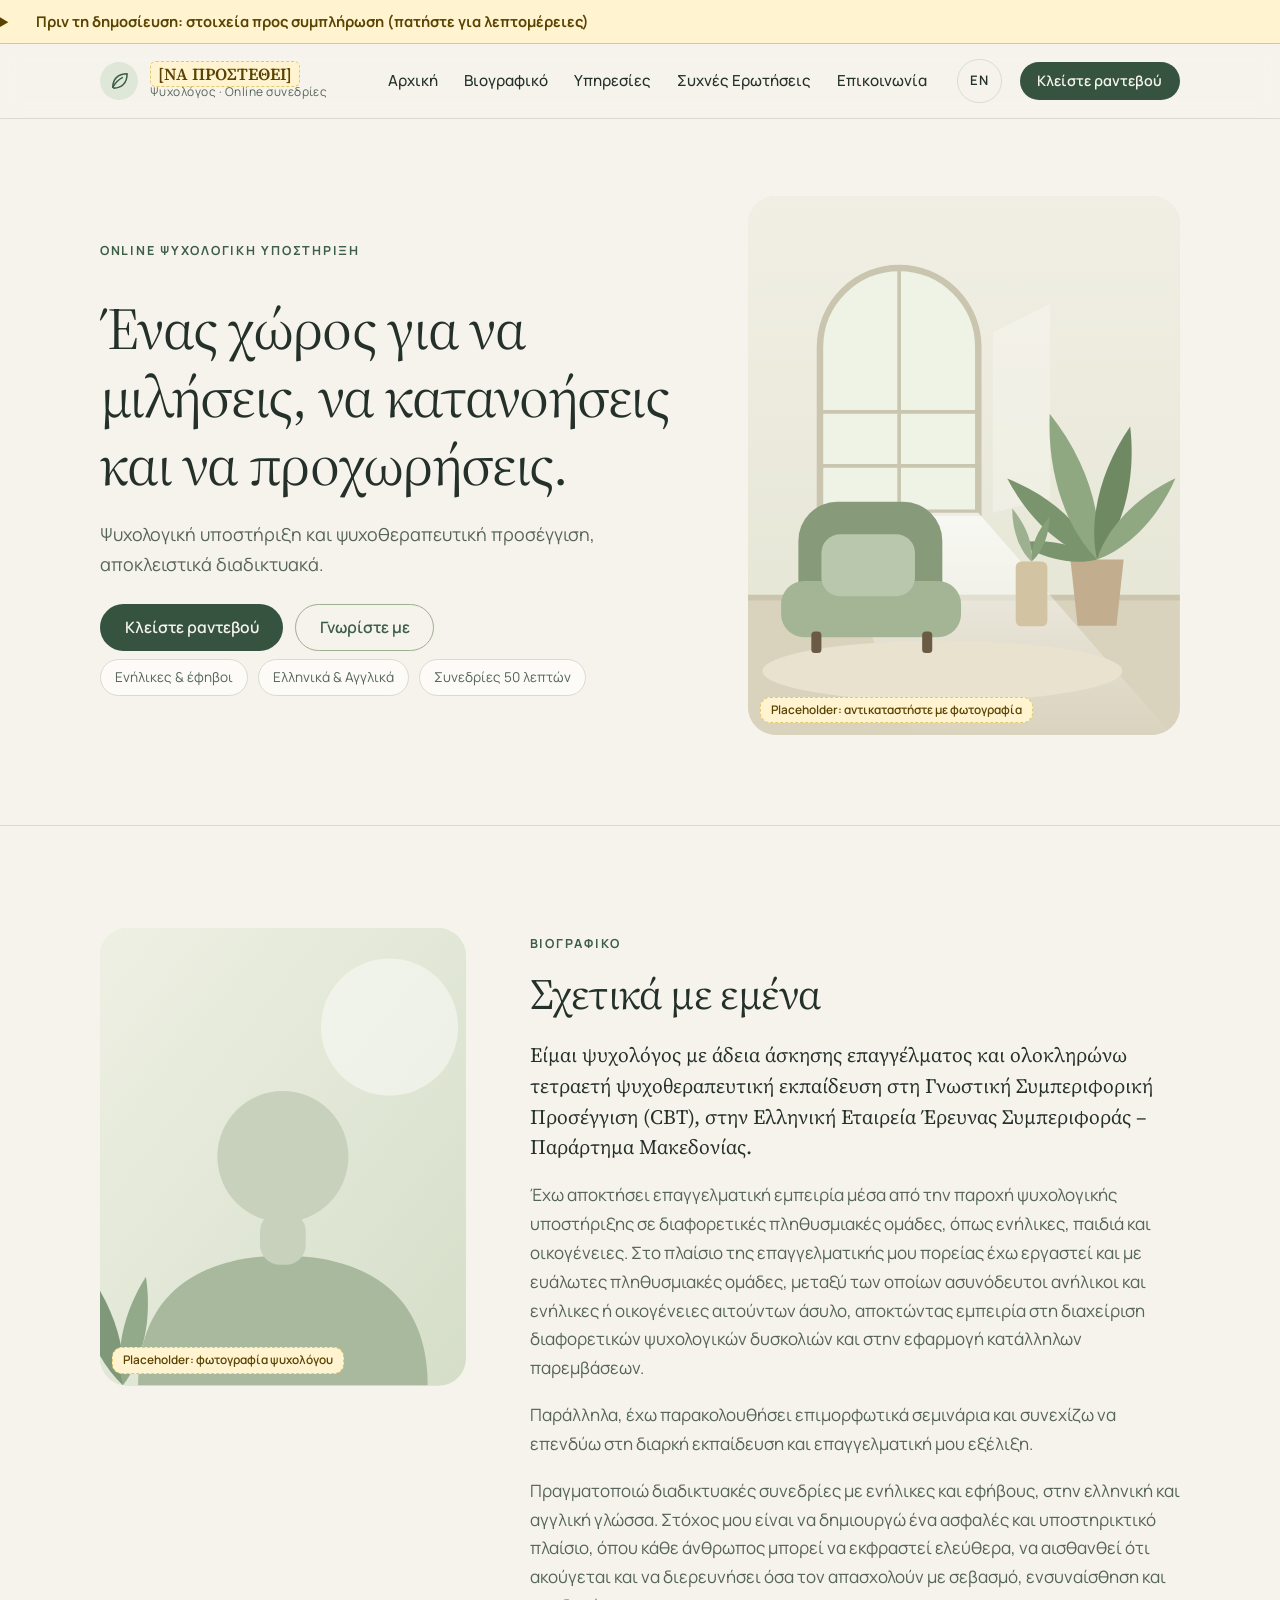
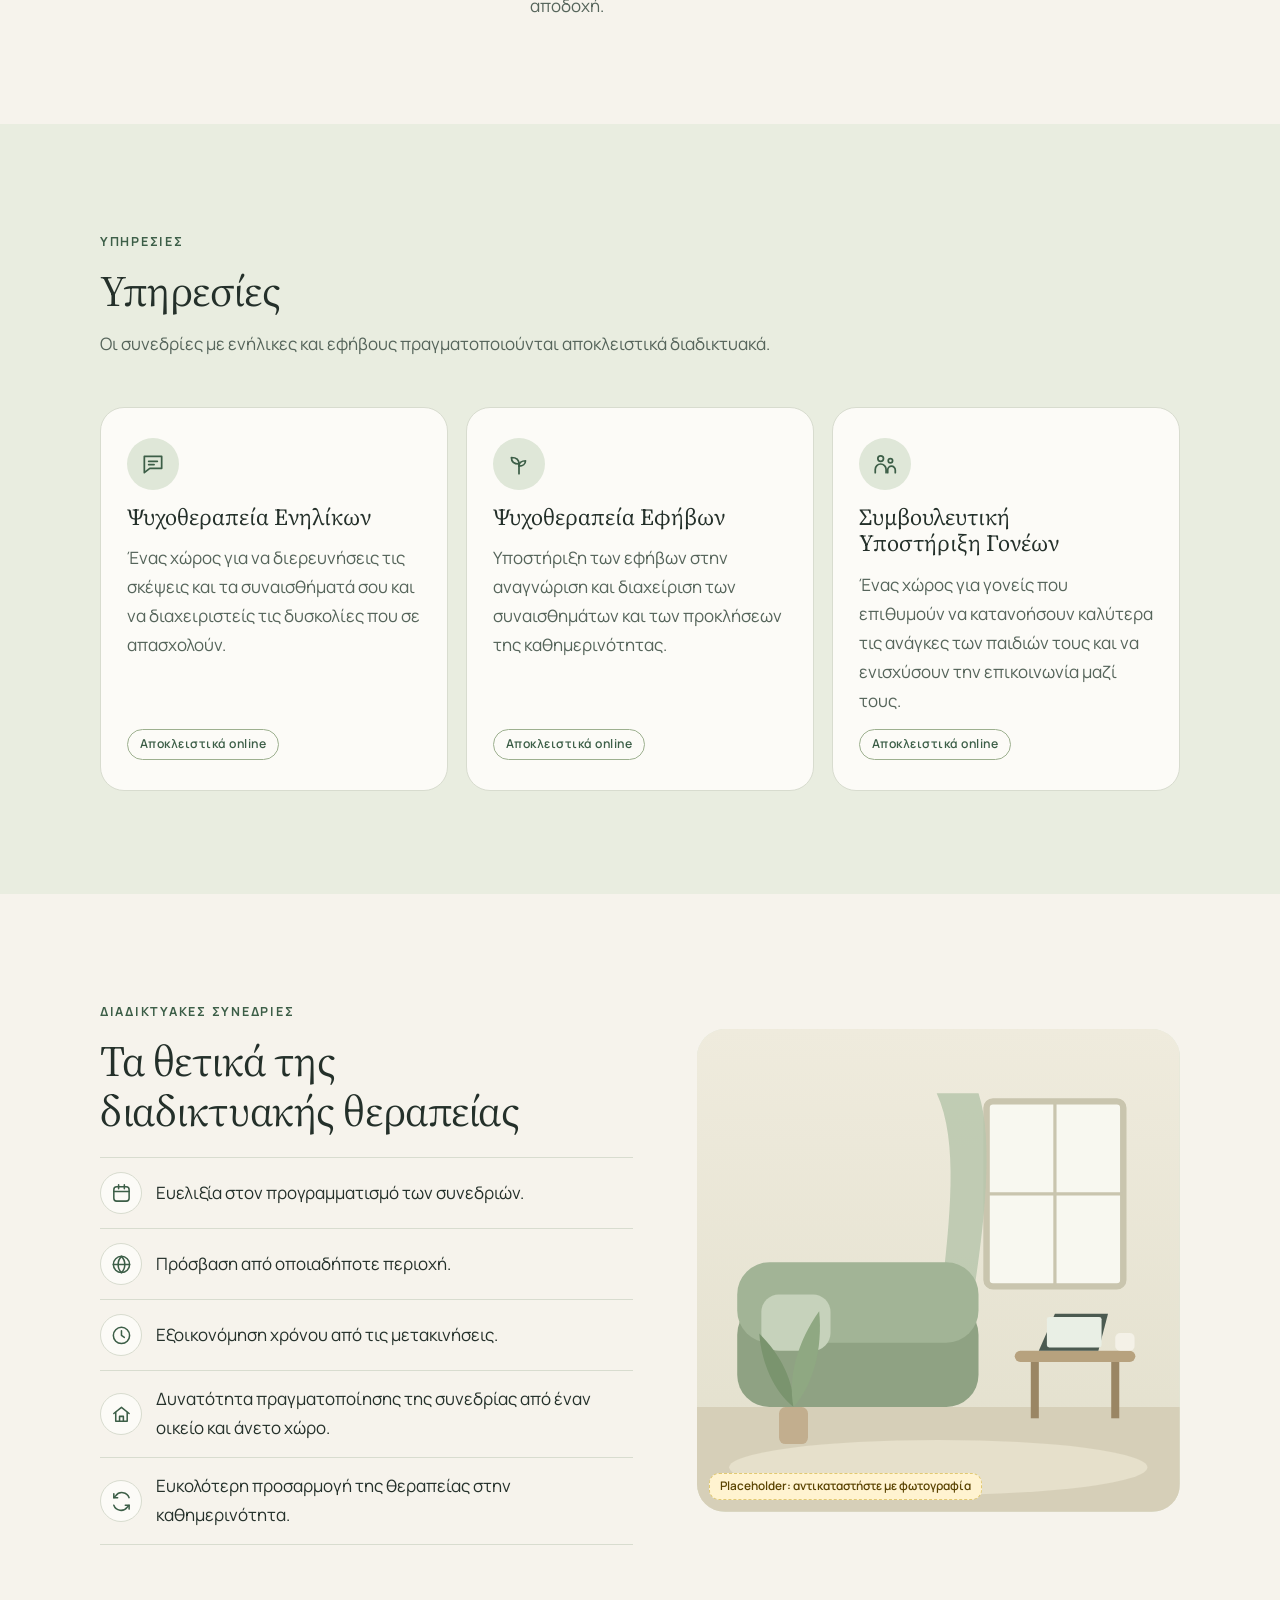
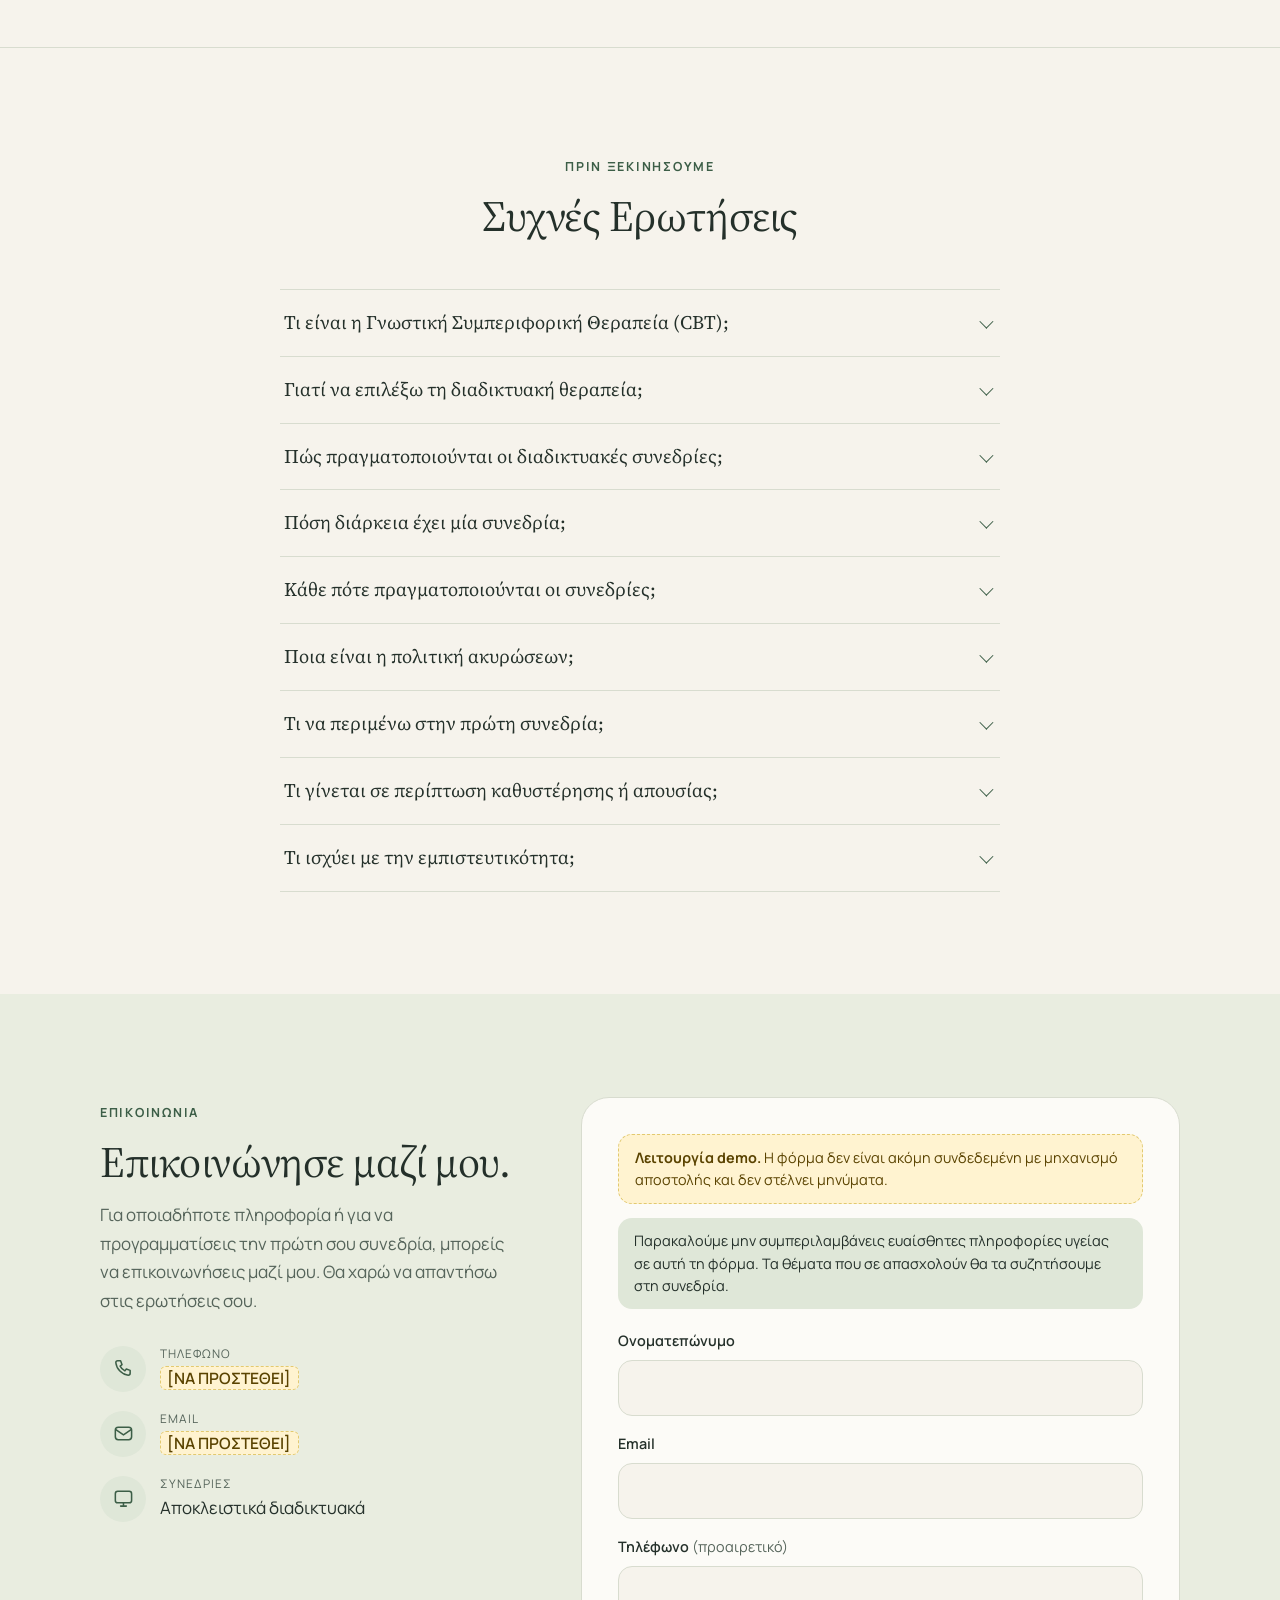
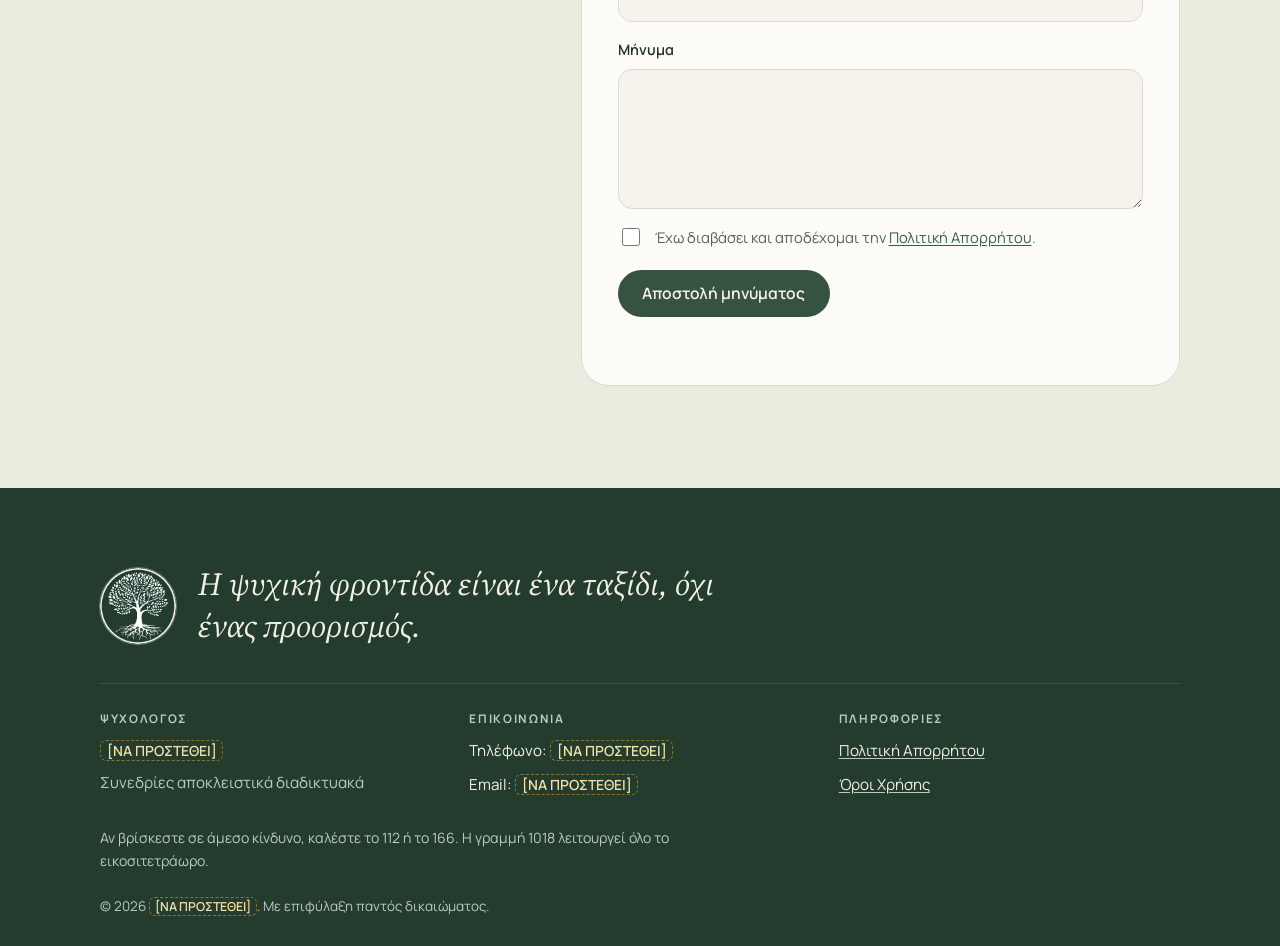
==== paper/index.html @ 749271cb "Add a paper-layout version of the site. The botanical page stays at the root. The new page follows t" ====
<!DOCTYPE html>
<html lang="el">
  <head>
    <meta charset="utf-8" />
    <meta name="viewport" content="width=device-width, initial-scale=1, viewport-fit=cover" />
    <meta name="robots" content="noindex, nofollow" />
    <title>Online ψυχολογική υποστήριξη</title>
    <meta
      name="description"
      content="Ψυχολογική υποστήριξη και ψυχοθεραπευτική προσέγγιση αποκλειστικά διαδικτυακά, για ενήλικες και εφήβους, στα ελληνικά και στα αγγλικά."
    />
    <meta property="og:title" content="Online ψυχολογική υποστήριξη" />
    <meta property="og:description" content="Ένας χώρος για να μιλήσεις, να κατανοήσεις και να προχωρήσεις." />
    <meta property="og:type" content="website" />
    <meta property="og:locale" content="el_GR" />
    <meta name="theme-color" content="#F6F3EC" />
    <link rel="icon" href="../favicon.svg" type="image/svg+xml" />
    <link rel="preconnect" href="https://fonts.googleapis.com" />
    <link rel="preconnect" href="https://fonts.gstatic.com" crossorigin />
    <link
      href="https://fonts.googleapis.com/css2?family=Manrope:wght@400;500;600;700&family=Source+Serif+4:ital,opsz,wght@0,8..60,400;0,8..60,500;1,8..60,400&display=swap"
      rel="stylesheet"
    />
    <link rel="stylesheet" href="site.css" />
  </head>
  <body>
    <a class="skip" href="#main">Μετάβαση στο περιεχόμενο</a>

    <svg width="0" height="0" style="position: absolute" aria-hidden="true" focusable="false">
      <defs>
        <symbol id="i-leaf" viewBox="0 0 24 24"><path d="M5 19c0-8 5-14 15-14 0 10-6 15-14 15" /><path d="M5 19c3-5 6-8 10-10" /></symbol>
        <symbol id="i-chat" viewBox="0 0 24 24"><path d="M4 5h16v11H9l-5 4z" /><path d="M8 9.5h8M8 12.5h5" /></symbol>
        <symbol id="i-sprout" viewBox="0 0 24 24"><path d="M12 21V11" /><path d="M12 12c0-4-3-6-7-6 0 4 3 6 7 6z" /><path d="M12 14c0-3 2.5-5 6-5 0 3-2.5 5-6 5z" /></symbol>
        <symbol id="i-family" viewBox="0 0 24 24"><circle cx="8" cy="7" r="2.6" /><circle cx="17" cy="9" r="2" /><path d="M3 20v-3a5 5 0 0 1 10 0v3" /><path d="M14.5 20v-2.5a3.5 3.5 0 0 1 7 0V20" /></symbol>
        <symbol id="i-calendar" viewBox="0 0 24 24"><rect x="4" y="5" width="16" height="15" rx="3" /><path d="M4 10h16M9 3v4M15 3v4" /></symbol>
        <symbol id="i-globe" viewBox="0 0 24 24"><circle cx="12" cy="12" r="8.5" /><path d="M3.5 12h17M12 3.5c2.5 2.5 3.5 5.5 3.5 8.5s-1 6-3.5 8.5c-2.5-2.5-3.5-5.5-3.5-8.5s1-6 3.5-8.5z" /></symbol>
        <symbol id="i-clock" viewBox="0 0 24 24"><circle cx="12" cy="12" r="8.5" /><path d="M12 7v5l3 2" /></symbol>
        <symbol id="i-home" viewBox="0 0 24 24"><path d="M4 11l8-6.5 8 6.5" /><path d="M6 10v9h12v-9" /><path d="M10 19v-5h4v5" /></symbol>
        <symbol id="i-sync" viewBox="0 0 24 24"><path d="M20 8a8 8 0 0 0-14-2L4 8" /><path d="M4 4v4h4" /><path d="M4 16a8 8 0 0 0 14 2l2-2" /><path d="M20 20v-4h-4" /></symbol>
        <symbol id="i-phone" viewBox="0 0 24 24"><path d="M6 4h3l1.5 4-2 1.5a11 11 0 0 0 5 5l1.5-2 4 1.5v3a2 2 0 0 1-2 2A15 15 0 0 1 4 6a2 2 0 0 1 2-2z" /></symbol>
        <symbol id="i-mail" viewBox="0 0 24 24"><rect x="3.5" y="5.5" width="17" height="13" rx="3" /><path d="M4 8l8 5.5L20 8" /></symbol>
        <symbol id="i-monitor" viewBox="0 0 24 24"><rect x="3.5" y="4.5" width="17" height="12" rx="2.5" /><path d="M9 20h6M12 16.5V20" /></symbol>
        <symbol id="i-menu" viewBox="0 0 24 24"><path d="M5 8h14M5 16h14" /></symbol>
        <path id="leaf" d="M0 0C15-30 15-72 0-112-15-72-15-30 0 0z" />
      </defs>
    </svg>

    <details class="prepub" id="prepub">
      <summary><span class="wrap">Πριν τη δημοσίευση: στοιχεία προς συμπλήρωση (πατήστε για λεπτομέρειες)</span></summary>
      <div class="wrap">
        <ul>
          <li>Ονοματεπώνυμο ψυχολόγου (κεφαλίδα, υποσέλιδο, copyright)</li>
          <li>Τρεις φωτογραφίες: εισαγωγική, πορτρέτο, άνετος χώρος στο σπίτι (τώρα εμφανίζονται απλά placeholders)</li>
          <li>Τηλέφωνο και email</li>
          <li>Κείμενα Πολιτικής Απορρήτου και Όρων Χρήσης</li>
          <li>Σύνδεση της φόρμας επικοινωνίας με πραγματικό μηχανισμό αποστολής (αυτή τη στιγμή είναι demo και δεν στέλνει τίποτα)</li>
          <li>Έλεγχος των όρων (π.χ. ακυρώσεις 24 ωρών) πριν δημοσιευτούν</li>
        </ul>
        <p>Όλα αλλάζουν από το αντικείμενο CONFIG στο αρχείο site.js. Όταν ολοκληρωθούν, διαγράψτε αυτό το πλαίσιο.</p>
      </div>
    </details>

    <header class="site-header">
      <div class="wrap header-row">
        <a class="brand" href="#home">
          <span class="brand-mark" aria-hidden="true"><svg class="icon"><use href="#i-leaf" /></svg></span>
          <span class="brand-text">
            <span class="brand-name"><span class="ph" data-field="name">[ΝΑ ΠΡΟΣΤΕΘΕΙ]</span></span>
            <span class="brand-role">Ψυχολόγος · Online συνεδρίες</span>
          </span>
        </a>
        <nav class="nav-panel" id="nav-panel" aria-label="Κύριο μενού">
          <ul>
            <li><a href="#home">Αρχική</a></li>
            <li><a href="#about">Βιογραφικό</a></li>
            <li><a href="#services">Υπηρεσίες</a></li>
            <li><a href="#faq" data-k="nav:faq">Συχνές Ερωτήσεις</a></li>
            <li><a href="#contact">Επικοινωνία</a></li>
          </ul>
        </nav>
        <button class="lang-btn" id="lang-btn" type="button" aria-label="Language" lang="en">EN</button>
        <a class="btn btn-sm header-book" href="#contact">Κλείστε ραντεβού</a>
        <button class="menu-btn" id="menu-btn" type="button" aria-expanded="false" aria-controls="nav-panel" aria-label="Άνοιγμα μενού">
          <svg class="icon" aria-hidden="true"><use href="#i-menu" /></svg>
        </button>
      </div>
    </header>

    <main id="main">
      <section id="home" class="hero" aria-labelledby="hero-title">
        <div class="wrap hero-grid">
          <div class="hero-copy">
            <span class="eyebrow">Online ψυχολογική υποστήριξη</span>
            <h1 id="hero-title">Ένας χώρος για να μιλήσεις, να κατανοήσεις και να προχωρήσεις.</h1>
            <p class="lead">Ψυχολογική υποστήριξη και ψυχοθεραπευτική προσέγγιση, αποκλειστικά διαδικτυακά.</p>
            <div class="hero-actions">
              <a class="btn" href="#contact">Κλείστε ραντεβού</a>
              <a class="btn btn-ghost" href="#about">Γνωρίστε με</a>
            </div>
            <ul class="facts">
              <li>Ενήλικες &amp; έφηβοι</li>
              <li>Ελληνικά &amp; Αγγλικά</li>
              <li>Συνεδρίες 50 λεπτών</li>
            </ul>
          </div>
          <figure class="photo" data-slot="hero" data-alt="Φωτεινός ήρεμος χώρος με φυσικό φως και φυτά">
            <svg viewBox="0 0 600 750" preserveAspectRatio="xMidYMid slice" role="img" aria-label="Φωτεινός ήρεμος χώρος με φυσικό φως και φυτά (placeholder)">
              <defs>
                <linearGradient id="wall1" x1="0" y1="0" x2="0" y2="1"><stop offset="0" stop-color="#F1EFE4" /><stop offset="1" stop-color="#E3E4D3" /></linearGradient>
                <linearGradient id="beam1" x1="0" y1="0" x2="0" y2="1"><stop offset="0" stop-color="#FFFFFF" stop-opacity=".7" /><stop offset="1" stop-color="#FFFFFF" stop-opacity="0" /></linearGradient>
              </defs>
              <rect width="600" height="750" fill="url(#wall1)" />
              <rect y="560" width="600" height="190" fill="#D9D3BE" />
              <rect y="554" width="600" height="8" fill="#CCC5AD" />
              <path d="M100 440V210a110 110 0 0 1 220 0v230z" fill="#EEF3E6" stroke="#C9C5AE" stroke-width="9" />
              <path d="M210 100v340M100 300h220M100 375h220" stroke="#C9C5AE" stroke-width="5" fill="none" />
              <polygon points="100,440 320,440 590,750 230,750" fill="url(#beam1)" />
              <polygon points="340,190 420,150 420,420 340,440" fill="#FFFFFF" opacity=".25" />
              <ellipse cx="270" cy="660" rx="250" ry="42" fill="#E8E2CE" />
              <rect x="70" y="425" width="200" height="175" rx="54" fill="#879B7B" />
              <rect x="46" y="535" width="250" height="78" rx="32" fill="#A4B596" />
              <rect x="102" y="470" width="130" height="86" rx="26" fill="#B9C7AD" />
              <rect x="88" y="605" width="14" height="30" rx="5" fill="#6B5B45" /><rect x="242" y="605" width="14" height="30" rx="5" fill="#6B5B45" />
              <path d="M448 505h74l-10 92h-54z" fill="#C2AE8E" />
              <g transform="translate(485 505)">
                <use href="#leaf" fill="#7A946E" transform="rotate(-48) scale(1.5)" />
                <use href="#leaf" fill="#8FA882" transform="rotate(-18) scale(1.9)" />
                <use href="#leaf" fill="#6F8A63" transform="rotate(14) scale(1.7)" />
                <use href="#leaf" fill="#8FA882" transform="rotate(44) scale(1.4)" />
                <use href="#leaf" fill="#7A946E" transform="rotate(-78) scale(1)" />
              </g>
              <rect x="372" y="508" width="44" height="90" rx="8" fill="#D2C3A2" />
              <g transform="translate(394 508)"><use href="#leaf" fill="#9DB08F" transform="rotate(-20) scale(.7)" /><use href="#leaf" fill="#86A07A" transform="rotate(22) scale(.6)" /></g>
            </svg>
            <figcaption class="photo-tag">Placeholder: αντικαταστήστε με φωτογραφία</figcaption>
          </figure>
        </div>
      </section>

      <hr class="rule" />

      <section id="about" class="band" aria-labelledby="about-title">
        <div class="wrap about-grid">
          <figure class="photo" data-slot="portrait" data-alt="Ψυχολόγος σε φωτεινό χώρο">
            <svg viewBox="0 0 480 600" preserveAspectRatio="xMidYMid slice" role="img" aria-label="Placeholder πορτρέτου ψυχολόγου">
              <defs>
                <linearGradient id="bg2" x1="0" y1="0" x2="1" y2="1"><stop offset="0" stop-color="#EEF0E3" /><stop offset="1" stop-color="#D5DEC9" /></linearGradient>
              </defs>
              <rect width="480" height="600" fill="url(#bg2)" />
              <circle cx="380" cy="130" r="90" fill="#FFFFFF" opacity=".45" />
              <path d="M50 600c0-120 80-170 190-170s190 50 190 170z" fill="#A9B99D" />
              <rect x="210" y="372" width="60" height="70" rx="26" fill="#C7D1BC" />
              <circle cx="240" cy="300" r="86" fill="#C7D1BC" />
              <g transform="translate(30 600)"><use href="#leaf" fill="#7F987A" transform="rotate(-20) scale(1.6)" /><use href="#leaf" fill="#93AA8A" transform="rotate(12) scale(1.3)" /></g>
            </svg>
            <figcaption class="photo-tag">Placeholder: φωτογραφία ψυχολόγου</figcaption>
          </figure>
          <div class="about-copy">
            <span class="eyebrow">Βιογραφικό</span>
            <h2 id="about-title">Σχετικά με εμένα</h2>
            <p class="first">Είμαι ψυχολόγος με άδεια άσκησης επαγγέλματος και ολοκληρώνω τετραετή ψυχοθεραπευτική εκπαίδευση στη Γνωστική Συμπεριφορική Προσέγγιση (CBT), στην Ελληνική Εταιρεία Έρευνας Συμπεριφοράς – Παράρτημα Μακεδονίας.</p>
            <p>Έχω αποκτήσει επαγγελματική εμπειρία μέσα από την παροχή ψυχολογικής υποστήριξης σε διαφορετικές πληθυσμιακές ομάδες, όπως ενήλικες, παιδιά και οικογένειες. Στο πλαίσιο της επαγγελματικής μου πορείας έχω εργαστεί και με ευάλωτες πληθυσμιακές ομάδες, μεταξύ των οποίων ασυνόδευτοι ανήλικοι και ενήλικες ή οικογένειες αιτούντων άσυλο, αποκτώντας εμπειρία στη διαχείριση διαφορετικών ψυχολογικών δυσκολιών και στην εφαρμογή κατάλληλων παρεμβάσεων.</p>
            <p>Παράλληλα, έχω παρακολουθήσει επιμορφωτικά σεμινάρια και συνεχίζω να επενδύω στη διαρκή εκπαίδευση και επαγγελματική μου εξέλιξη.</p>
            <p>Πραγματοποιώ διαδικτυακές συνεδρίες με ενήλικες και εφήβους, στην ελληνική και αγγλική γλώσσα. Στόχος μου είναι να δημιουργώ ένα ασφαλές και υποστηρικτικό πλαίσιο, όπου κάθε άνθρωπος μπορεί να εκφραστεί ελεύθερα, να αισθανθεί ότι ακούγεται και να διερευνήσει όσα τον απασχολούν με σεβασμό, ενσυναίσθηση και αποδοχή.</p>
          </div>
        </div>
      </section>

      <section id="services" class="band band-alt" aria-labelledby="services-title">
        <div class="wrap">
          <div class="sec-head">
            <span class="eyebrow">Υπηρεσίες</span>
            <h2 id="services-title">Υπηρεσίες</h2>
            <p>Οι συνεδρίες με ενήλικες και εφήβους πραγματοποιούνται αποκλειστικά διαδικτυακά.</p>
          </div>
          <div class="cards">
            <article class="card">
              <div class="card-icon"><svg class="icon" aria-hidden="true"><use href="#i-chat" /></svg></div>
              <h3>Ψυχοθεραπεία Ενηλίκων</h3>
              <p>Ένας χώρος για να διερευνήσεις τις σκέψεις και τα συναισθήματά σου και να διαχειριστείς τις δυσκολίες που σε απασχολούν.</p>
              <span class="chip">Αποκλειστικά online</span>
            </article>
            <article class="card">
              <div class="card-icon"><svg class="icon" aria-hidden="true"><use href="#i-sprout" /></svg></div>
              <h3>Ψυχοθεραπεία Εφήβων</h3>
              <p>Υποστήριξη των εφήβων στην αναγνώριση και διαχείριση των συναισθημάτων και των προκλήσεων της καθημερινότητας.</p>
              <span class="chip">Αποκλειστικά online</span>
            </article>
            <article class="card">
              <div class="card-icon"><svg class="icon" aria-hidden="true"><use href="#i-family" /></svg></div>
              <h3>Συμβουλευτική Υποστήριξη Γονέων</h3>
              <p>Ένας χώρος για γονείς που επιθυμούν να κατανοήσουν καλύτερα τις ανάγκες των παιδιών τους και να ενισχύσουν την επικοινωνία μαζί τους.</p>
              <span class="chip">Αποκλειστικά online</span>
            </article>
          </div>
        </div>
      </section>

      <section id="online" class="band" aria-labelledby="online-title">
        <div class="wrap benefits-grid">
          <div>
            <span class="eyebrow">Διαδικτυακές συνεδρίες</span>
            <h2 id="online-title">Τα θετικά της διαδικτυακής θεραπείας</h2>
            <ul class="benefit-list">
              <li><span class="ic"><svg class="icon" aria-hidden="true"><use href="#i-calendar" /></svg></span>Ευελιξία στον προγραμματισμό των συνεδριών.</li>
              <li><span class="ic"><svg class="icon" aria-hidden="true"><use href="#i-globe" /></svg></span>Πρόσβαση από οποιαδήποτε περιοχή.</li>
              <li><span class="ic"><svg class="icon" aria-hidden="true"><use href="#i-clock" /></svg></span>Εξοικονόμηση χρόνου από τις μετακινήσεις.</li>
              <li><span class="ic"><svg class="icon" aria-hidden="true"><use href="#i-home" /></svg></span>Δυνατότητα πραγματοποίησης της συνεδρίας από έναν οικείο και άνετο χώρο.</li>
              <li><span class="ic"><svg class="icon" aria-hidden="true"><use href="#i-sync" /></svg></span>Ευκολότερη προσαρμογή της θεραπείας στην καθημερινότητα.</li>
            </ul>
          </div>
          <figure class="photo" data-slot="home" data-alt="Άνετος χώρος στο σπίτι για διαδικτυακή συνεδρία">
            <svg viewBox="0 0 600 600" preserveAspectRatio="xMidYMid slice" role="img" aria-label="Άνετος χώρος στο σπίτι (placeholder)">
              <defs>
                <linearGradient id="wall3" x1="0" y1="0" x2="0" y2="1"><stop offset="0" stop-color="#EFEBDD" /><stop offset="1" stop-color="#E2DFCC" /></linearGradient>
              </defs>
              <rect width="600" height="600" fill="url(#wall3)" />
              <rect y="470" width="600" height="130" fill="#D6CFB8" />
              <rect x="360" y="90" width="170" height="230" rx="8" fill="#F8F8F0" stroke="#C9C5AE" stroke-width="8" />
              <path d="M445 90v230M360 205h170" stroke="#C9C5AE" stroke-width="4" />
              <path d="M350 80c20 60 6 170-6 250h-40c10-90 22-190-6-250z" fill="#B9C7AD" opacity=".85" />
              <rect x="50" y="340" width="300" height="130" rx="40" fill="#8FA283" />
              <rect x="50" y="290" width="300" height="100" rx="40" fill="#A2B496" />
              <rect x="80" y="330" width="86" height="70" rx="22" fill="#C6D2BB" />
              <rect x="395" y="400" width="150" height="14" rx="7" fill="#B7A27E" />
              <rect x="415" y="414" width="10" height="70" fill="#9A8664" /><rect x="515" y="414" width="10" height="70" fill="#9A8664" />
              <path d="M425 400l20-46h66l-12 46z" fill="#4B5A50" /><rect x="435" y="358" width="68" height="38" rx="3" fill="#E9EFE5" />
              <rect x="520" y="378" width="24" height="22" rx="6" fill="#F4F1E7" />
              <g transform="translate(120 470)"><use href="#leaf" fill="#7A946E" transform="rotate(-25) scale(.9)" /><use href="#leaf" fill="#8FA882" transform="rotate(15) scale(1.1)" /></g>
              <rect x="102" y="470" width="36" height="46" rx="8" fill="#C2AE8E" />
              <ellipse cx="300" cy="545" rx="260" ry="34" fill="#E6E0CB" />
            </svg>
            <figcaption class="photo-tag">Placeholder: αντικαταστήστε με φωτογραφία</figcaption>
          </figure>
        </div>
      </section>

      <hr class="rule" />

      <section id="faq" class="band" aria-labelledby="faq-title">
        <div class="wrap faq">
          <div class="sec-head">
            <span class="eyebrow">Πριν ξεκινήσουμε</span>
            <h2 id="faq-title">Συχνές Ερωτήσεις</h2>
          </div>
          <details class="q" name="faq">
            <summary>Τι είναι η Γνωστική Συμπεριφορική Θεραπεία (CBT);</summary>
            <p class="ans">Η Γνωστική Συμπεριφορική Θεραπεία είναι μια δομημένη, συνεργατική και επιστημονικά τεκμηριωμένη ψυχοθεραπευτική προσέγγιση. Εστιάζει στη σύνδεση ανάμεσα στις σκέψεις, τα συναισθήματα και τις συμπεριφορές μας, βοηθώντας στην αναγνώριση μοτίβων που μπορεί να επηρεάζουν την καθημερινότητά μας.</p>
          </details>
          <details class="q" name="faq">
            <summary>Γιατί να επιλέξω τη διαδικτυακή θεραπεία;</summary>
            <p class="ans">Η διαδικτυακή θεραπεία προσφέρει ευελιξία και τη δυνατότητα πρόσβασης στην ψυχολογική υποστήριξη ανεξάρτητα από τον τόπο διαμονής. Παράλληλα, εξοικονομεί χρόνο από τις μετακινήσεις και επιτρέπει τη συμμετοχή στη συνεδρία από έναν οικείο και άνετο χώρο.</p>
          </details>
          <details class="q" name="faq">
            <summary>Πώς πραγματοποιούνται οι διαδικτυακές συνεδρίες;</summary>
            <p class="ans">Οι συνεδρίες πραγματοποιούνται μέσω κατάλληλης πλατφόρμας βιντεοκλήσης. Έχουν αντίστοιχη δομή και διάρκεια με τις δια ζώσης συνεδρίες και προϋποθέτουν έναν ιδιωτικό χώρο, όπου μπορείς να συμμετέχεις με άνεση και ασφάλεια.</p>
          </details>
          <details class="q" name="faq">
            <summary>Πόση διάρκεια έχει μία συνεδρία;</summary>
            <p class="ans">Η διάρκεια κάθε συνεδρίας είναι 50 λεπτά.</p>
          </details>
          <details class="q" name="faq">
            <summary>Κάθε πότε πραγματοποιούνται οι συνεδρίες;</summary>
            <p class="ans">Συνήθως οι συνεδρίες πραγματοποιούνται σε εβδομαδιαία βάση, καθώς η σταθερότητα και η συνέχεια συμβάλλουν στη θεραπευτική διαδικασία. Η συχνότητα μπορεί να προσαρμόζεται ανάλογα με τις ανάγκες και το αίτημα κάθε ατόμου.</p>
          </details>
          <details class="q" name="faq">
            <summary>Ποια είναι η πολιτική ακυρώσεων;</summary>
            <p class="ans">Σε περίπτωση που χρειαστεί να ακυρώσεις ή να μεταφέρεις μια συνεδρία, είναι σημαντικό να υπάρχει ενημέρωση όσο το δυνατόν νωρίτερα. Ακυρώσεις που πραγματοποιούνται σε διάστημα μικρότερο των 24 ωρών από την προγραμματισμένη συνεδρία χρεώνονται.</p>
          </details>
          <details class="q" name="faq">
            <summary>Τι να περιμένω στην πρώτη συνεδρία;</summary>
            <p class="ans">Η πρώτη συνεδρία αποτελεί μια ευκαιρία γνωριμίας. Θα συζητήσουμε για όσα σε απασχολούν, το αίτημα και τις προσδοκίες σου, ενώ θα έχεις την ευκαιρία να ενημερωθείς για τον τρόπο και το πλαίσιο της συνεργασίας μας.</p>
          </details>
          <details class="q" name="faq">
            <summary>Τι γίνεται σε περίπτωση καθυστέρησης ή απουσίας;</summary>
            <p class="ans">Σε περίπτωση καθυστέρησης, η συνεδρία ολοκληρώνεται στην αρχικά προγραμματισμένη ώρα, περιορίζοντας αντίστοιχα τον διαθέσιμο χρόνο. Σε περίπτωση απουσίας ή ακύρωσης, εφαρμόζεται η πολιτική ακυρώσεων.</p>
          </details>
          <details class="q" name="faq">
            <summary>Τι ισχύει με την εμπιστευτικότητα;</summary>
            <p class="ans">Η εμπιστευτικότητα αποτελεί θεμελιώδη αρχή της θεραπευτικής σχέσης. Οι πληροφορίες που μοιράζεσαι παραμένουν εμπιστευτικές, με τις εξαιρέσεις που προβλέπονται από τη νομοθεσία και τους επαγγελματικούς κανόνες δεοντολογίας, όπως σε περιπτώσεις σοβαρού κινδύνου.</p>
          </details>
        </div>
      </section>

      <section id="contact" class="band band-alt" aria-labelledby="contact-title">
        <div class="wrap contact-grid">
          <div class="contact-info">
            <span class="eyebrow">Επικοινωνία</span>
            <h2 id="contact-title">Επικοινώνησε μαζί μου.</h2>
            <p>Για οποιαδήποτε πληροφορία ή για να προγραμματίσεις την πρώτη σου συνεδρία, μπορείς να επικοινωνήσεις μαζί μου. Θα χαρώ να απαντήσω στις ερωτήσεις σου.</p>
            <ul class="info-list">
              <li>
                <span class="ic"><svg class="icon" aria-hidden="true"><use href="#i-phone" /></svg></span>
                <div><small>Τηλέφωνο</small><span class="val ph" data-field="phone">[ΝΑ ΠΡΟΣΤΕΘΕΙ]</span></div>
              </li>
              <li>
                <span class="ic"><svg class="icon" aria-hidden="true"><use href="#i-mail" /></svg></span>
                <div><small>Email</small><span class="val ph" data-field="email">[ΝΑ ΠΡΟΣΤΕΘΕΙ]</span></div>
              </li>
              <li>
                <span class="ic"><svg class="icon" aria-hidden="true"><use href="#i-monitor" /></svg></span>
                <div><small>Συνεδρίες</small><span class="val">Αποκλειστικά διαδικτυακά</span></div>
              </li>
            </ul>
          </div>
          <div class="form-card">
            <div class="demo-note" id="demo-note"><strong>Λειτουργία demo.</strong> Η φόρμα δεν είναι ακόμη συνδεδεμένη με μηχανισμό αποστολής και δεν στέλνει μηνύματα.</div>
            <div class="privacy-note">Παρακαλούμε μην συμπεριλαμβάνεις ευαίσθητες πληροφορίες υγείας σε αυτή τη φόρμα. Τα θέματα που σε απασχολούν θα τα συζητήσουμε στη συνεδρία.</div>
            <form id="contact-form">
              <div class="field">
                <label for="f-name">Ονοματεπώνυμο</label>
                <input type="text" id="f-name" name="name" autocomplete="name" required />
              </div>
              <div class="field">
                <label for="f-email">Email</label>
                <input type="email" id="f-email" name="email" autocomplete="email" required />
              </div>
              <div class="field">
                <label for="f-phone">Τηλέφωνο <span class="opt">(προαιρετικό)</span></label>
                <input type="tel" id="f-phone" name="phone" autocomplete="tel" />
              </div>
              <div class="field">
                <label for="f-msg">Μήνυμα</label>
                <textarea id="f-msg" name="message" required></textarea>
              </div>
              <div class="hp" aria-hidden="true">
                <label for="f-web">Αφήστε κενό</label>
                <input type="text" id="f-web" name="website" tabindex="-1" autocomplete="off" />
              </div>
              <label class="check" for="f-consent">
                <input type="checkbox" id="f-consent" name="consent" required />
                <span>Έχω διαβάσει και αποδέχομαι την <button type="button" class="linklike" data-legal="privacy">Πολιτική Απορρήτου</button>.</span>
              </label>
              <button class="btn" type="submit">Αποστολή μηνύματος</button>
              <div id="form-status" role="status" aria-live="polite"></div>
            </form>
          </div>
        </div>
      </section>
    </main>

    <footer class="site-footer">
      <div class="wrap">
        <div class="foot-intro">
          <img class="foot-seal" src="../images/logo.png" alt="" width="76" height="76" />
          <p class="quote">Η ψυχική φροντίδα είναι ένα ταξίδι, όχι ένας προορισμός.</p>
        </div>
        <div class="foot-grid">
          <div>
            <h3>Ψυχολόγος</h3>
            <p><span class="ph" data-field="name">[ΝΑ ΠΡΟΣΤΕΘΕΙ]</span></p>
            <p style="margin-top: 6px; color: var(--foot-muted)">Συνεδρίες αποκλειστικά διαδικτυακά</p>
          </div>
          <div>
            <h3>Επικοινωνία</h3>
            <ul>
              <li>Τηλέφωνο: <span class="ph" data-field="phone">[ΝΑ ΠΡΟΣΤΕΘΕΙ]</span></li>
              <li>Email: <span class="ph" data-field="email">[ΝΑ ΠΡΟΣΤΕΘΕΙ]</span></li>
            </ul>
          </div>
          <div>
            <h3>Πληροφορίες</h3>
            <ul>
              <li><button type="button" class="linklike" data-legal="privacy">Πολιτική Απορρήτου</button></li>
              <li><button type="button" class="linklike" data-legal="terms">Όροι Χρήσης</button></li>
            </ul>
          </div>
        </div>
        <p class="crisis">Αν βρίσκεστε σε άμεσο κίνδυνο, καλέστε το 112 ή το 166. Η γραμμή 1018 λειτουργεί όλο το εικοσιτετράωρο.</p>
        <p class="copy">© <span id="year">2026</span> <span class="ph" data-field="name">[ΝΑ ΠΡΟΣΤΕΘΕΙ]</span>. Με επιφύλαξη παντός δικαιώματος.</p>
      </div>
    </footer>

    <dialog id="legal" aria-labelledby="legal-title">
      <h2 id="legal-title"></h2>
      <p><span class="ph">[ΝΑ ΠΡΟΣΤΕΘΕΙ]</span> Εδώ θα εμφανιστεί το πλήρες κείμενο, αφού διατυπωθεί και ελεγχθεί από τον/την ψυχολόγο ή νομικό σύμβουλο (π.χ. ανάγκες GDPR για την επεξεργασία προσωπικών δεδομένων).</p>
      <button type="button" class="btn btn-sm" id="legal-close">Κλείσιμο</button>
    </dialog>

    <script src="site.js"></script>
  </body>
</html>
---- paper/site.css ----
:root {
  color-scheme: light;
  --bg: #f6f3ec;
  --bg-alt: #e9ede0;
  --surface: #fcfbf7;
  --ink: #24302a;
  --muted: #55645a;
  --line: #d8dccf;
  --sage: #9db08f;
  --sage-soft: #dfe7d8;
  --accent: #3c5e47;
  --btn-bg: #35533f;
  --btn-ink: #f6f3ec;
  --btn-hover: #284131;
  --foot-bg: #243c2d;
  --foot-ink: #f3f0e8;
  --foot-muted: #bccabf;
  --foot-line: #3c5645;
  --warn-bg: #fff3d0;
  --warn-ink: #5a4300;
  --warn-line: #e2c970;
  --serif: "Source Serif 4", Georgia, "Times New Roman", serif;
  --sans: Manrope, "Segoe UI", system-ui, sans-serif;
}

@media (prefers-color-scheme: dark) {
  :root:not([data-theme="light"]) {
    --bg: #18211c;
    --bg-alt: #1e2823;
    --surface: #222d27;
    --ink: #e8ece4;
    --muted: #aab6ad;
    --line: #34433a;
    --sage: #8fa683;
    --sage-soft: #2a382f;
    --accent: #a9c4a0;
    --btn-bg: #a5bf9c;
    --btn-ink: #14201a;
    --btn-hover: #bad3b1;
    --foot-bg: #111a15;
    --foot-ink: #eef1ea;
    --foot-muted: #a9b6ad;
    --foot-line: #2c3b32;
    --warn-bg: #3a3217;
    --warn-ink: #f0dfa6;
    --warn-line: #6b5a1f;
    color-scheme: dark;
  }
}

*,
*::before,
*::after {
  box-sizing: border-box;
}

html {
  scroll-behavior: smooth;
}

body {
  margin: 0;
  background: var(--bg);
  color: var(--ink);
  font: 400 17px/1.7 var(--sans);
  -webkit-font-smoothing: antialiased;
}

img {
  max-width: 100%;
}

h1,
h2,
h3 {
  margin: 0;
  color: var(--ink);
  font-family: var(--serif);
  font-weight: 400;
  line-height: 1.15;
  text-wrap: balance;
}

h1 {
  font-size: clamp(2.3rem, 5.2vw, 3.7rem);
  letter-spacing: -0.012em;
}

h2 {
  font-size: clamp(1.9rem, 3.6vw, 2.7rem);
  letter-spacing: -0.01em;
}

h3 {
  font-size: 1.45rem;
}

p {
  margin: 0;
}

a {
  color: var(--accent);
}

:focus-visible {
  outline: 2px solid var(--accent);
  outline-offset: 3px;
  border-radius: 6px;
}

.skip {
  position: absolute;
  left: 16px;
  top: 12px;
  z-index: 40;
  transform: translateY(-140%);
  border-radius: 999px;
  background: var(--btn-bg);
  color: var(--btn-ink);
  padding: 0.6rem 1rem;
  text-decoration: none;
}

.skip:focus {
  transform: none;
}

.wrap {
  width: 100%;
  max-width: 1120px;
  margin-inline: auto;
  padding-inline: max(20px, env(safe-area-inset-left, 0px));
}

section {
  scroll-margin-top: 88px;
}

.band {
  padding-block: clamp(64px, 8vw, 108px);
}

.band-alt {
  background: var(--bg-alt);
}

.eyebrow {
  display: inline-block;
  margin-bottom: 14px;
  color: var(--accent);
  font-size: 0.78rem;
  font-weight: 700;
  letter-spacing: 0.14em;
  text-transform: uppercase;
}

.rule {
  height: 1px;
  margin: 0;
  border: 0;
  background: var(--line);
}

.icon {
  width: 1.35em;
  height: 1.35em;
  flex: none;
  fill: none;
  stroke: currentColor;
  stroke-width: 1.6;
  stroke-linecap: round;
  stroke-linejoin: round;
}

.ph {
  border: 1px dashed var(--warn-line);
  border-radius: 6px;
  background: var(--warn-bg);
  color: var(--warn-ink);
  padding: 0 0.4em;
  font-size: 0.92em;
  font-weight: 600;
  white-space: nowrap;
}

.prepub {
  border-bottom: 1px solid var(--warn-line);
  background: var(--warn-bg);
  color: var(--warn-ink);
  font-size: 0.92rem;
  line-height: 1.55;
}

.prepub summary {
  cursor: pointer;
  padding: 10px 0;
  font-weight: 700;
}

.prepub ul {
  margin: 0 0 14px;
  padding-left: 1.2em;
}

.prepub p {
  margin-bottom: 14px;
}

.site-header {
  position: sticky;
  top: 0;
  z-index: 20;
  border-bottom: 1px solid var(--line);
  background: color-mix(in srgb, var(--bg) 92%, transparent);
  backdrop-filter: blur(10px);
}

.header-row {
  display: flex;
  align-items: center;
  gap: 18px;
  min-height: 74px;
}

.brand {
  display: flex;
  align-items: center;
  gap: 12px;
  min-width: 0;
  margin-right: auto;
  color: var(--ink);
  text-decoration: none;
}

.brand-mark {
  display: grid;
  width: 38px;
  height: 38px;
  flex: none;
  place-items: center;
  border-radius: 50%;
  background: var(--sage-soft);
  color: var(--accent);
}

.brand-text {
  display: flex;
  min-width: 0;
  flex-direction: column;
  line-height: 1.2;
}

.brand-name {
  font-family: var(--serif);
  font-size: 1.15rem;
}

.brand-role {
  color: var(--muted);
  font-size: 0.75rem;
  letter-spacing: 0.04em;
}

.nav-panel ul {
  display: flex;
  gap: 2px;
  margin: 0;
  padding: 0;
  list-style: none;
}

.nav-panel a {
  display: block;
  border-radius: 999px;
  padding: 8px 12px;
  color: var(--ink);
  font-size: 0.95rem;
  font-weight: 500;
  text-decoration: none;
}

.nav-panel a:hover {
  background: var(--sage-soft);
  color: var(--accent);
}

.menu-btn {
  display: none;
  width: 44px;
  height: 44px;
  place-items: center;
  border: 1px solid var(--line);
  border-radius: 999px;
  background: none;
  color: var(--ink);
  cursor: pointer;
}

.btn {
  display: inline-flex;
  align-items: center;
  justify-content: center;
  gap: 0.55em;
  border: 1px solid transparent;
  border-radius: 999px;
  background: var(--btn-bg);
  color: var(--btn-ink);
  padding: 0.85em 1.5em;
  font: 600 0.98rem/1.2 var(--sans);
  text-decoration: none;
  cursor: pointer;
}

.btn:hover {
  background: var(--btn-hover);
}

.btn-sm {
  padding: 0.65em 1.15em;
  font-size: 0.9rem;
}

.btn-ghost {
  border-color: var(--sage);
  background: transparent;
  color: var(--accent);
}

.btn-ghost:hover {
  background: var(--sage-soft);
}

.lang-btn {
  height: 44px;
  min-width: 44px;
  border: 1px solid var(--line);
  border-radius: 999px;
  background: none;
  color: var(--ink);
  padding: 0 12px;
  font: 600 0.82rem/1 var(--sans);
  letter-spacing: 0.06em;
  cursor: pointer;
}

.lang-btn:hover,
.menu-btn:hover {
  background: var(--sage-soft);
}

.hero {
  padding-block: clamp(36px, 6vw, 84px) clamp(48px, 7vw, 96px);
}

.hero-grid,
.about-grid,
.benefits-grid,
.contact-grid {
  display: grid;
  align-items: center;
  gap: clamp(32px, 5vw, 72px);
}

.hero-grid {
  grid-template-columns: 1.15fr 0.85fr;
}

.hero-copy > * + * {
  margin-top: 20px;
}

.lead {
  max-width: 34em;
  color: var(--muted);
  font-size: 1.12rem;
}

.hero-actions {
  display: flex;
  flex-wrap: wrap;
  gap: 12px;
  padding-top: 4px;
}

.facts {
  display: flex;
  flex-wrap: wrap;
  gap: 10px;
  margin: 0;
  padding: 8px 0 0;
  list-style: none;
}

.facts li {
  border: 1px solid var(--line);
  border-radius: 999px;
  background: var(--surface);
  color: var(--muted);
  padding: 6px 14px;
  font-size: 0.85rem;
}

.photo {
  position: relative;
  margin: 0;
  overflow: hidden;
  border-radius: 28px;
  background: var(--sage-soft);
  aspect-ratio: 4 / 5;
}

.photo svg,
.photo img {
  display: block;
  width: 100%;
  height: 100%;
  object-fit: cover;
}

.photo-tag {
  position: absolute;
  right: 12px;
  bottom: 12px;
  left: 12px;
  width: fit-content;
  max-width: calc(100% - 24px);
  border: 1px dashed var(--warn-line);
  border-radius: 10px;
  background: var(--warn-bg);
  color: var(--warn-ink);
  padding: 4px 10px;
  font-size: 0.74rem;
  font-weight: 600;
  line-height: 1.4;
}

.about-grid {
  grid-template-columns: 0.72fr 1.28fr;
  align-items: start;
}

.about-grid .photo {
  position: sticky;
  top: 96px;
}

.about-copy h2 {
  margin-bottom: 22px;
}

.about-copy p {
  max-width: 40em;
  color: var(--muted);
}

.about-copy p + p {
  margin-top: 1.05em;
}

.about-copy .first {
  color: var(--ink);
  font-family: var(--serif);
  font-size: 1.28rem;
  font-weight: 400;
  line-height: 1.5;
}

.sec-head {
  max-width: 40em;
  margin-bottom: clamp(28px, 4vw, 48px);
}

.sec-head p {
  margin-top: 14px;
  color: var(--muted);
}

.cards {
  display: grid;
  grid-template-columns: repeat(3, 1fr);
  gap: 18px;
}

.card {
  display: flex;
  min-width: 0;
  flex-direction: column;
  gap: 14px;
  border: 1px solid var(--line);
  border-radius: 24px;
  background: var(--surface);
  padding: 30px 26px;
}

.card:hover {
  border-color: var(--sage);
}

.card-icon {
  display: grid;
  width: 52px;
  height: 52px;
  place-items: center;
  border-radius: 50%;
  background: var(--sage-soft);
  color: var(--accent);
}

.card-icon .icon {
  width: 26px;
  height: 26px;
}

.card p {
  color: var(--muted);
}

.chip {
  align-self: flex-start;
  margin-top: auto;
  border: 1px solid var(--sage);
  border-radius: 999px;
  color: var(--accent);
  padding: 4px 12px;
  font-size: 0.76rem;
  font-weight: 600;
  letter-spacing: 0.04em;
}

.benefits-grid {
  grid-template-columns: 1.05fr 0.95fr;
}

.benefits-grid .photo {
  aspect-ratio: 1;
}

.benefit-list {
  display: grid;
  margin: 22px 0 0;
  padding: 0;
  list-style: none;
}

.benefit-list li {
  display: flex;
  align-items: center;
  gap: 14px;
  border-top: 1px solid var(--line);
  padding: 14px 0;
}

.benefit-list li:last-child {
  border-bottom: 1px solid var(--line);
}

.benefit-list .ic,
.info-list .ic {
  display: grid;
  flex: none;
  place-items: center;
  border-radius: 50%;
  color: var(--accent);
}

.benefit-list .ic {
  width: 42px;
  height: 42px;
  border: 1px solid var(--line);
  background: var(--surface);
}

.faq {
  max-width: 760px;
  margin-inline: auto;
}

.faq .sec-head {
  margin-inline: auto;
  text-align: center;
}

details.q {
  border-top: 1px solid var(--line);
}

details.q:last-of-type {
  border-bottom: 1px solid var(--line);
}

details.q summary {
  display: flex;
  align-items: center;
  justify-content: space-between;
  gap: 20px;
  padding: 20px 4px;
  font-family: var(--serif);
  font-size: 1.2rem;
  line-height: 1.35;
  cursor: pointer;
  list-style: none;
}

details.q summary::-webkit-details-marker {
  display: none;
}

details.q summary:hover {
  color: var(--accent);
}

details.q summary::after {
  content: "";
  width: 10px;
  height: 10px;
  flex: none;
  margin-right: 6px;
  border-right: 1.5px solid var(--accent);
  border-bottom: 1.5px solid var(--accent);
  transform: rotate(45deg) translateY(-2px);
}

details.q[open] summary::after {
  transform: rotate(-135deg) translateY(-2px);
}

details.q .ans {
  max-width: 42em;
  padding: 0 4px 22px;
  color: var(--muted);
}

.contact-grid {
  align-items: start;
  grid-template-columns: 0.82fr 1.18fr;
}

.contact-info h2 {
  margin-bottom: 14px;
}

.contact-info > p {
  max-width: 28em;
  color: var(--muted);
}

.info-list {
  display: grid;
  gap: 16px;
  margin: 28px 0 0;
  padding: 0;
  list-style: none;
}

.info-list li {
  display: flex;
  align-items: center;
  gap: 14px;
}

.info-list .ic {
  width: 46px;
  height: 46px;
  background: var(--sage-soft);
}

.info-list small {
  display: block;
  color: var(--muted);
  font-size: 0.74rem;
  letter-spacing: 0.08em;
  text-transform: uppercase;
}

.info-list .val {
  overflow-wrap: anywhere;
}

.form-card {
  min-width: 0;
  border: 1px solid var(--line);
  border-radius: 28px;
  background: var(--surface);
  padding: clamp(22px, 3vw, 36px);
}

.demo-note,
.privacy-note {
  border-radius: 14px;
  padding: 12px 16px;
  font-size: 0.9rem;
  line-height: 1.55;
}

.demo-note {
  margin-bottom: 14px;
  border: 1px dashed var(--warn-line);
  background: var(--warn-bg);
  color: var(--warn-ink);
}

.privacy-note {
  margin-bottom: 20px;
  background: var(--sage-soft);
  color: var(--ink);
}

.field {
  display: grid;
  gap: 6px;
  margin-bottom: 16px;
}

.field label {
  font-size: 0.9rem;
  font-weight: 600;
}

.field .opt {
  color: var(--muted);
  font-weight: 400;
}

.field input,
.field textarea {
  width: 100%;
  border: 1px solid var(--line);
  border-radius: 14px;
  background: var(--bg);
  color: var(--ink);
  padding: 0.75em 0.95em;
  font: inherit;
}

.field textarea {
  min-height: 140px;
  resize: vertical;
}

.field input:focus,
.field textarea:focus {
  outline: none;
  border-color: var(--accent);
  box-shadow: 0 0 0 3px var(--sage-soft);
}

.check {
  display: flex;
  align-items: flex-start;
  gap: 12px;
  margin-bottom: 20px;
  color: var(--muted);
  font-size: 0.92rem;
}

.check input {
  width: 18px;
  height: 18px;
  flex: none;
  margin-top: 0.25em;
  accent-color: var(--btn-bg);
}

.linklike {
  border: 0;
  background: none;
  padding: 0;
  color: var(--accent);
  font: inherit;
  text-decoration: underline;
  text-underline-offset: 2px;
  cursor: pointer;
}

.hp {
  position: absolute;
  left: -9999px;
  width: 1px;
  height: 1px;
  overflow: hidden;
}

#form-status {
  min-height: 1.2em;
  margin-top: 14px;
  font-size: 0.92rem;
}

#form-status.is-demo,
#form-status.is-error {
  border: 1px dashed var(--warn-line);
  border-radius: 12px;
  background: var(--warn-bg);
  color: var(--warn-ink);
  padding: 12px 16px;
}

#form-status.is-ok {
  border-radius: 12px;
  background: var(--sage-soft);
  color: var(--ink);
  padding: 12px 16px;
}

.site-footer {
  background: var(--foot-bg);
  color: var(--foot-ink);
  padding-block: clamp(48px, 6vw, 76px) 28px;
}

.foot-intro {
  display: flex;
  align-items: center;
  gap: 22px;
}

.foot-seal {
  width: 76px;
  height: 76px;
  flex: none;
  border-radius: 50%;
  object-fit: cover;
  box-shadow: 0 0 0 1px rgba(243, 240, 232, 0.35);
}

.quote {
  max-width: 18em;
  font-family: var(--serif);
  font-size: clamp(1.45rem, 2.6vw, 2rem);
  font-style: italic;
  font-weight: 400;
  line-height: 1.3;
}

.foot-grid {
  display: grid;
  grid-template-columns: 1fr 1fr 1fr;
  gap: 28px;
  margin-top: 36px;
  border-top: 1px solid var(--foot-line);
  padding-top: 28px;
}

.foot-grid h3 {
  margin-bottom: 12px;
  color: var(--foot-muted);
  font-family: var(--sans);
  font-size: 0.74rem;
  font-weight: 700;
  letter-spacing: 0.14em;
  text-transform: uppercase;
}

.foot-grid ul {
  display: grid;
  gap: 8px;
  margin: 0;
  padding: 0;
  list-style: none;
}

.foot-grid p,
.foot-grid li,
.crisis {
  color: var(--foot-ink);
  font-size: 0.95rem;
}

.site-footer .linklike {
  color: var(--foot-ink);
  text-decoration-color: var(--foot-muted);
}

.site-footer .ph {
  border-color: #8a7633;
  background: transparent;
  color: #f0dfa6;
}

.crisis {
  max-width: 46em;
  margin-top: 28px;
  color: var(--foot-muted);
  font-size: 0.88rem;
}

.crisis a {
  color: var(--foot-ink);
}

.copy {
  margin-top: 22px;
  color: var(--foot-muted);
  font-size: 0.84rem;
}

dialog {
  width: min(520px, calc(100% - 32px));
  border: 1px solid var(--line);
  border-radius: 24px;
  background: var(--surface);
  color: var(--ink);
  padding: 28px;
}

dialog::backdrop {
  background: rgba(20, 30, 24, 0.5);
}

dialog h2 {
  margin-bottom: 12px;
  font-size: 1.6rem;
}

dialog p {
  margin-bottom: 20px;
  color: var(--muted);
}

@media (max-width: 980px) {
  .menu-btn {
    display: grid;
  }

  .nav-panel {
    display: none;
    position: absolute;
    right: 0;
    left: 0;
    top: 100%;
    border-bottom: 1px solid var(--line);
    background: var(--bg);
    padding: 8px 20px 16px;
  }

  .nav-panel.open {
    display: block;
  }

  .nav-panel ul {
    flex-direction: column;
  }

  .nav-panel a {
    border-radius: 12px;
    padding: 12px 8px;
  }

  .hero-grid,
  .about-grid,
  .benefits-grid,
  .contact-grid,
  .cards,
  .foot-grid {
    grid-template-columns: 1fr;
  }

  .hero-grid .photo {
    aspect-ratio: 4 / 3;
    order: -1;
  }

  .about-grid .photo {
    position: relative;
    top: auto;
    max-width: 360px;
    aspect-ratio: 1;
  }

  .benefits-grid .photo {
    aspect-ratio: 4 / 3;
  }
}

@media (max-width: 640px) {
  .header-book {
    display: none;
  }

  .brand-role {
    display: none;
  }

  .foot-intro {
    align-items: flex-start;
  }

  .foot-seal {
    width: 58px;
    height: 58px;
  }
}

@media (prefers-reduced-motion: reduce) {
  html {
    scroll-behavior: auto;
  }

  *,
  *::before,
  *::after {
    transition: none !important;
  }
}
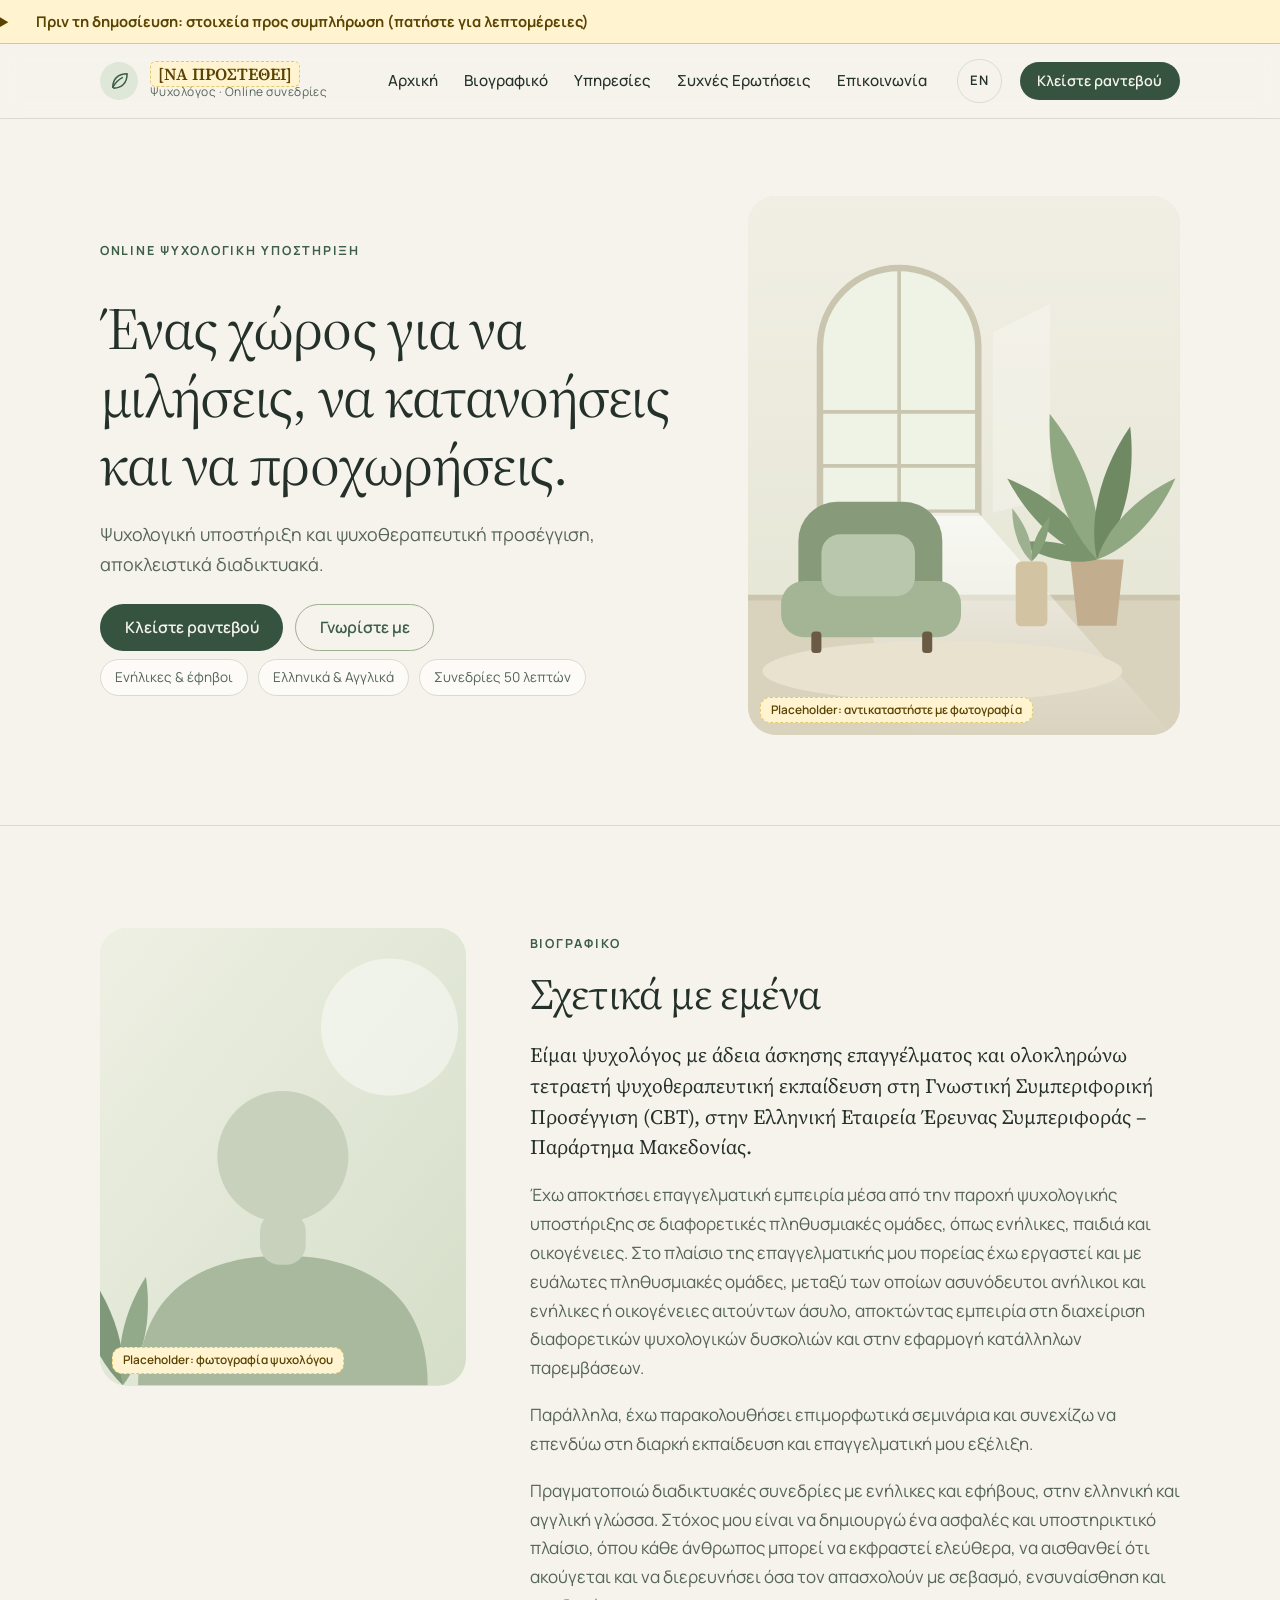
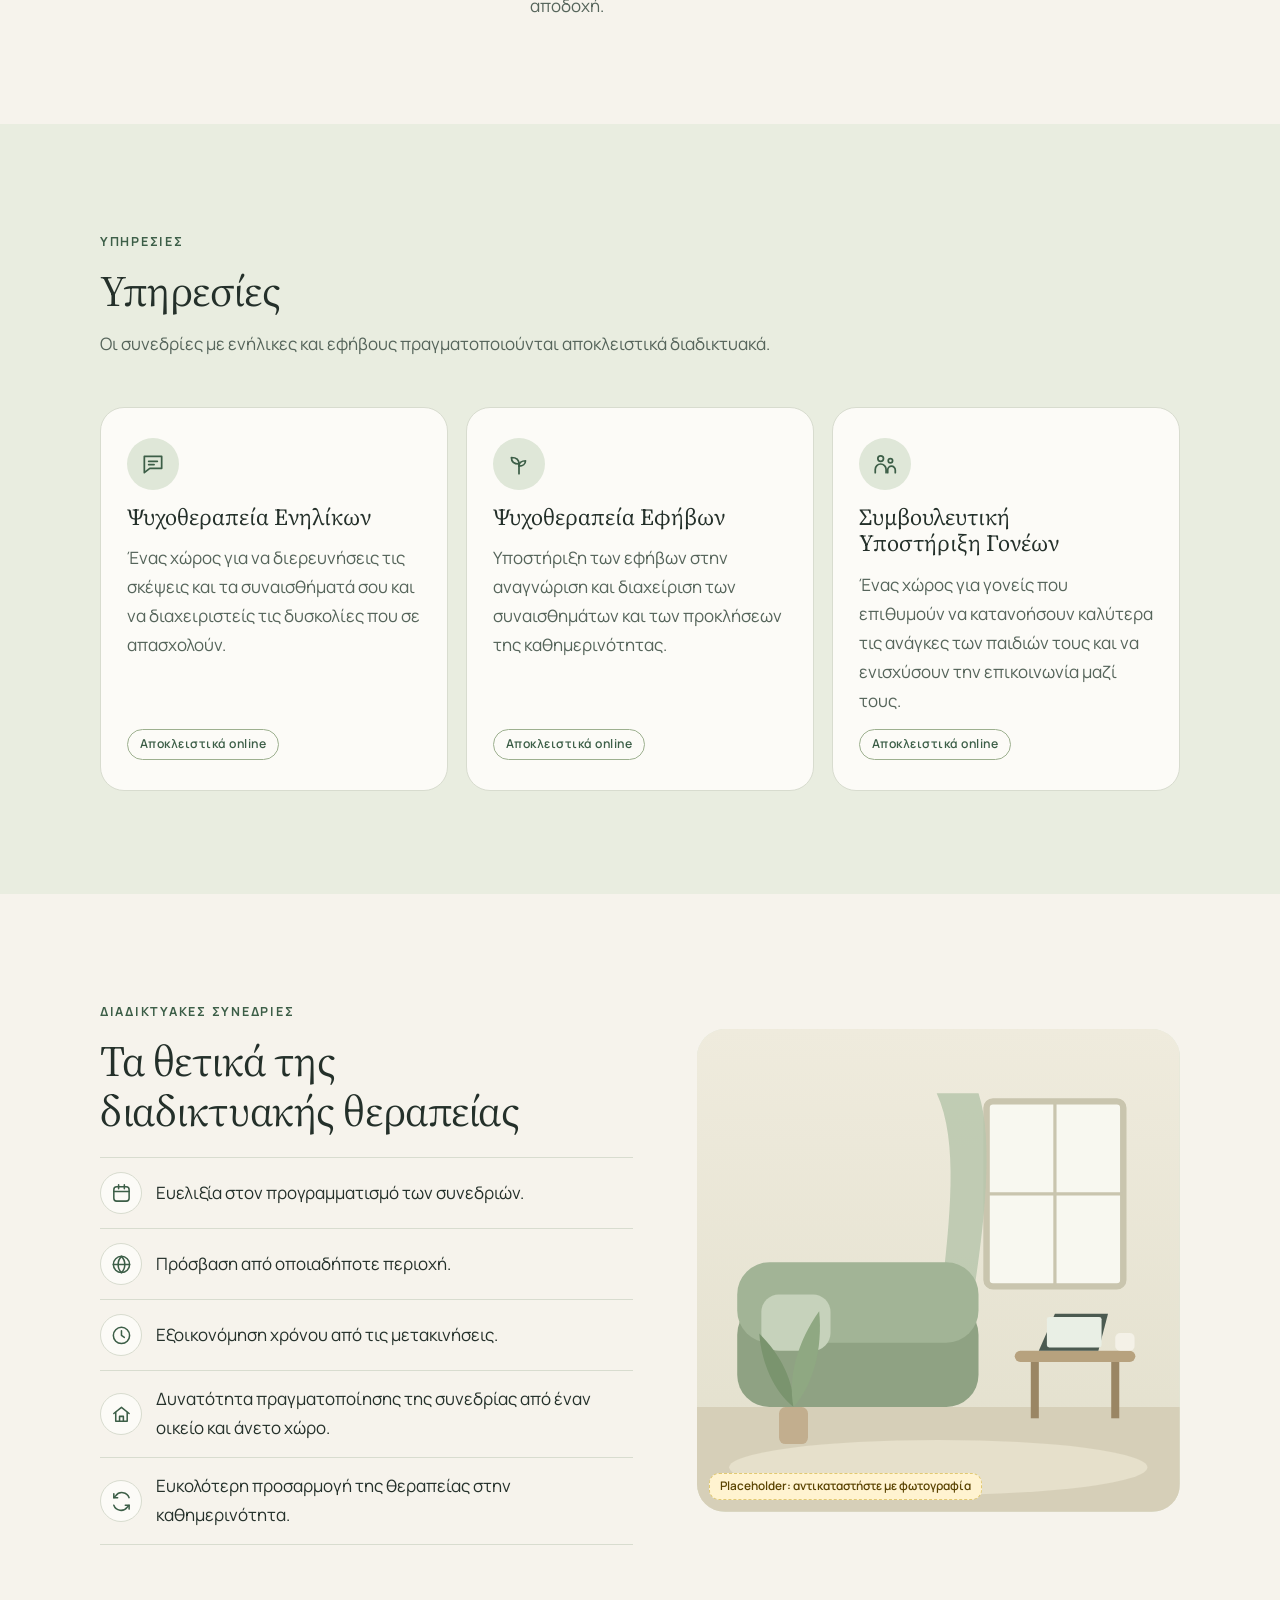
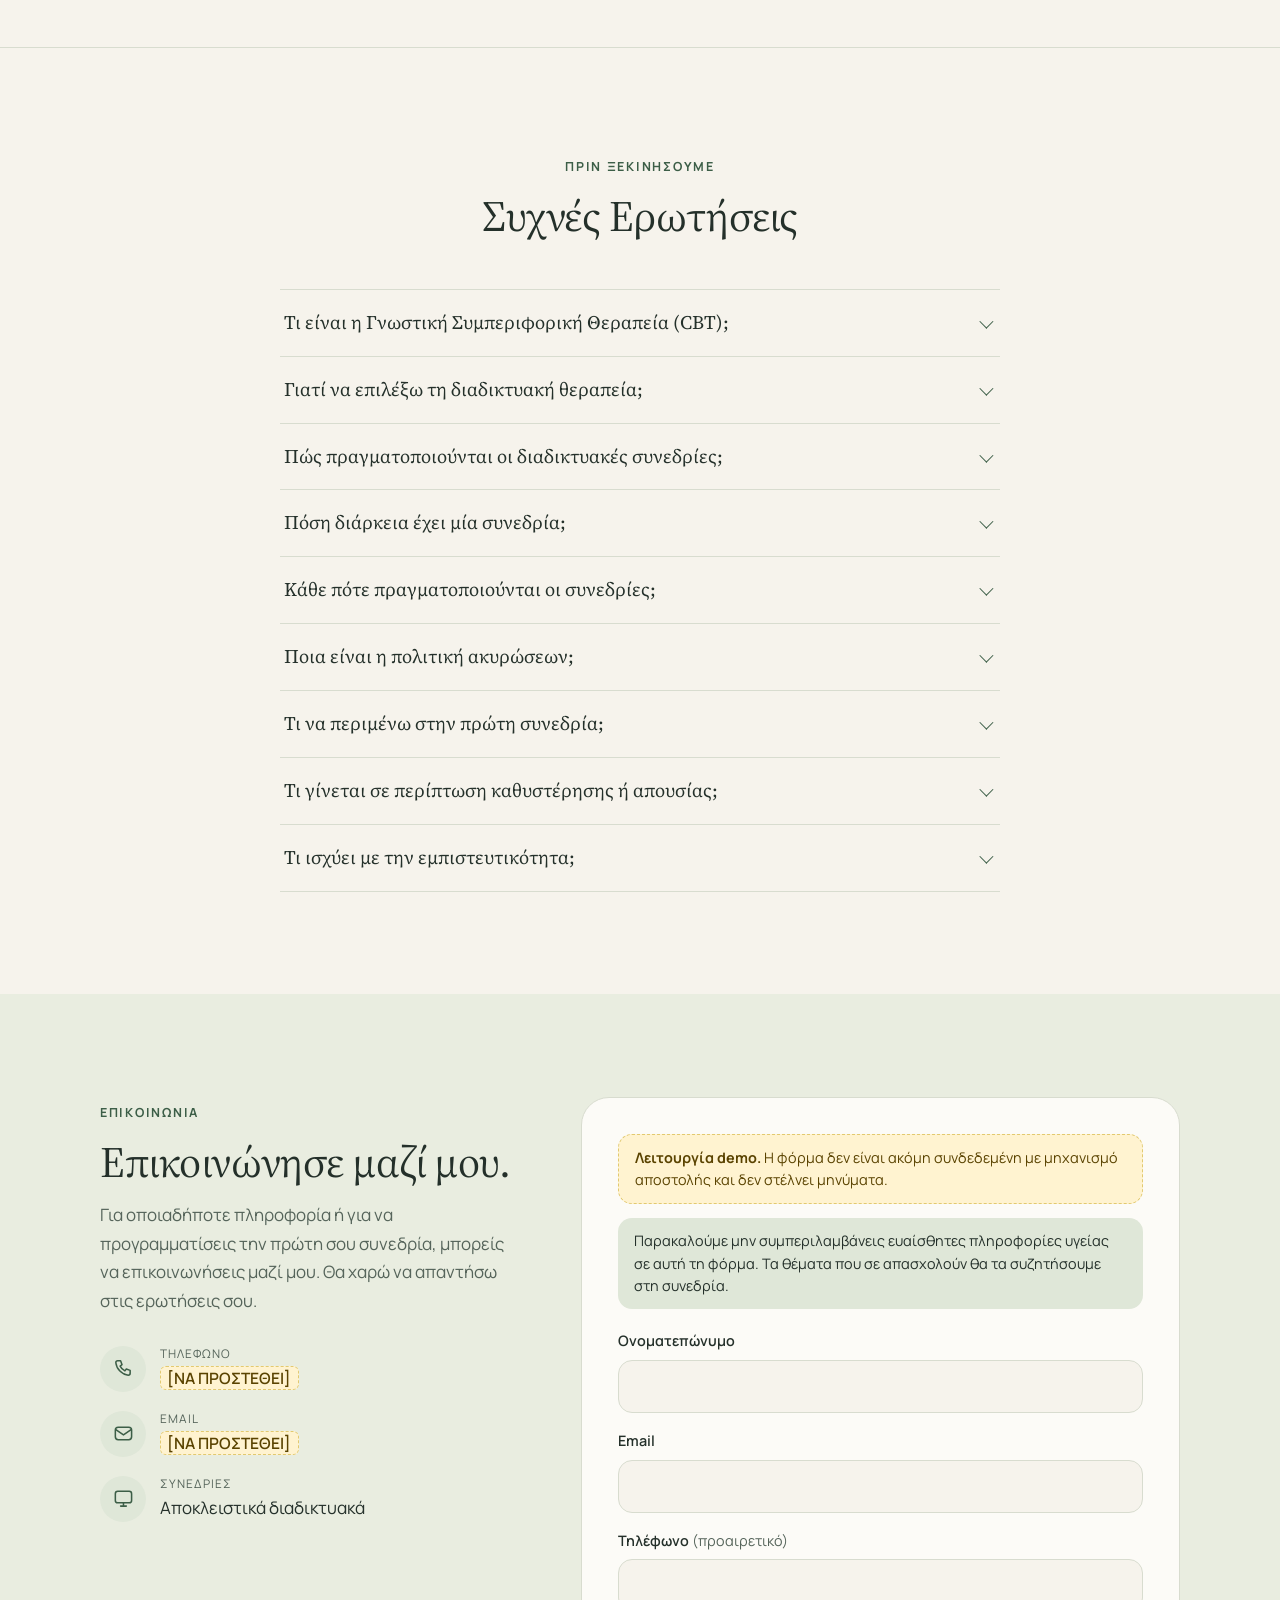
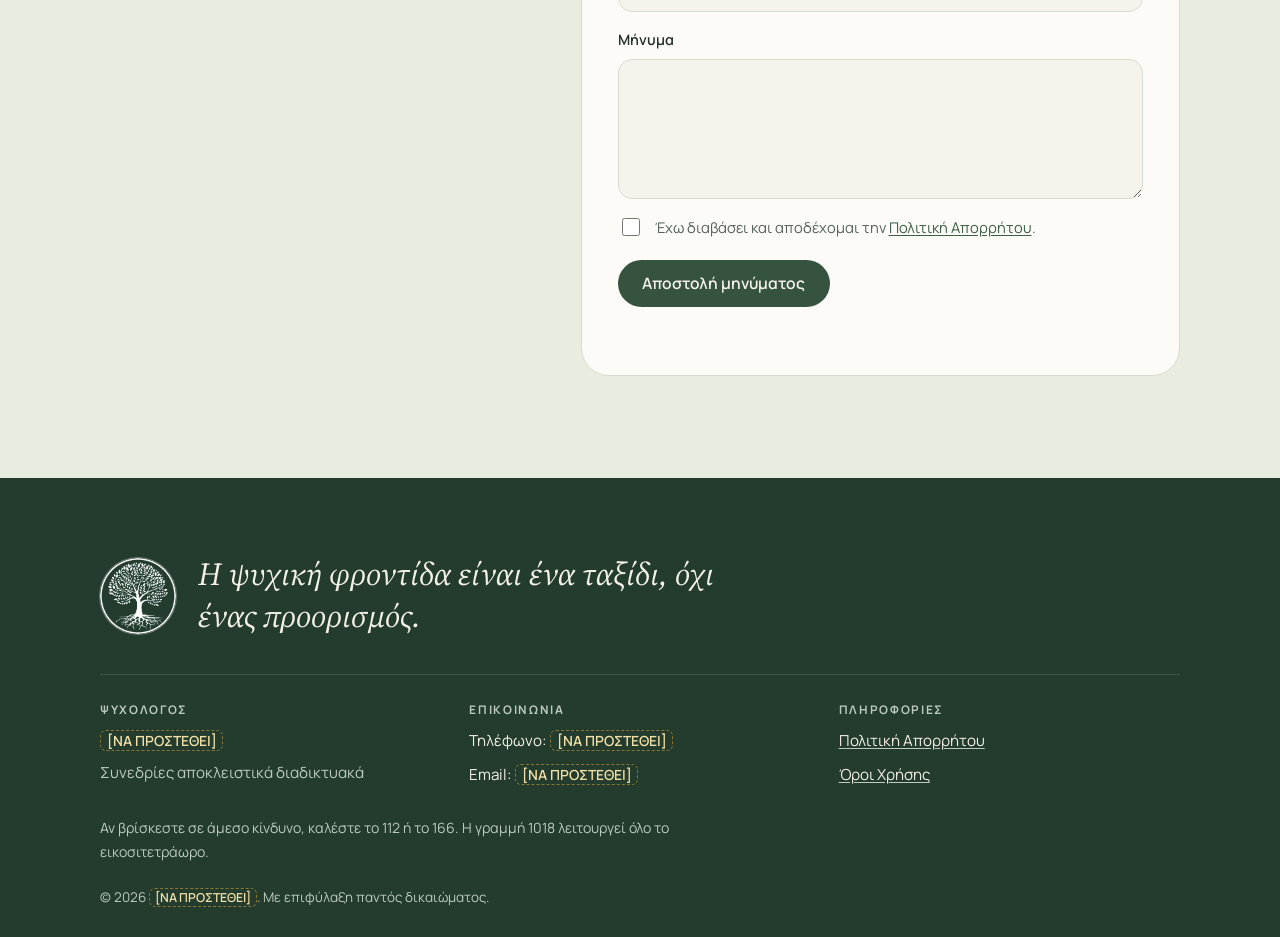
==== commit 67ddf165: "Fit both pages to a phone screen. The botanical page no longer grows wider than the screen, and both" ====
--- a/paper/index.html
+++ b/paper/index.html
@@ -40,7 +40,7 @@
         <symbol id="i-phone" viewBox="0 0 24 24"><path d="M6 4h3l1.5 4-2 1.5a11 11 0 0 0 5 5l1.5-2 4 1.5v3a2 2 0 0 1-2 2A15 15 0 0 1 4 6a2 2 0 0 1 2-2z" /></symbol>
         <symbol id="i-mail" viewBox="0 0 24 24"><rect x="3.5" y="5.5" width="17" height="13" rx="3" /><path d="M4 8l8 5.5L20 8" /></symbol>
         <symbol id="i-monitor" viewBox="0 0 24 24"><rect x="3.5" y="4.5" width="17" height="12" rx="2.5" /><path d="M9 20h6M12 16.5V20" /></symbol>
-        <symbol id="i-menu" viewBox="0 0 24 24"><path d="M5 8h14M5 16h14" /></symbol>
+        <symbol id="i-menu" viewBox="0 0 24 24"><path d="M5 7h14M5 12h14M5 17h14" /></symbol>
         <path id="leaf" d="M0 0C15-30 15-72 0-112-15-72-15-30 0 0z" />
       </defs>
     </svg>
@@ -76,6 +76,7 @@
             <li><a href="#services">Υπηρεσίες</a></li>
             <li><a href="#faq" data-k="nav:faq">Συχνές Ερωτήσεις</a></li>
             <li><a href="#contact">Επικοινωνία</a></li>
+            <li class="nav-book"><a class="btn btn-sm" href="#contact">Κλείστε ραντεβού</a></li>
           </ul>
         </nav>
         <button class="lang-btn" id="lang-btn" type="button" aria-label="Language" lang="en">EN</button>
--- a/paper/site.css
+++ b/paper/site.css
@@ -56,6 +56,7 @@
 
 html {
   scroll-behavior: smooth;
+  overflow-x: clip;
 }
 
 body {
@@ -270,8 +271,14 @@
   list-style: none;
 }
 
+.nav-book {
+  display: none;
+}
+
 .nav-panel a {
-  display: block;
+  display: flex;
+  align-items: center;
+  min-height: 44px;
   border-radius: 999px;
   padding: 8px 12px;
   color: var(--ink);
@@ -731,6 +738,7 @@
   color: var(--ink);
   padding: 0.75em 0.95em;
   font: inherit;
+  font-size: 16px;
 }
 
 .field textarea {
@@ -936,6 +944,9 @@
 
   .nav-panel.open {
     display: block;
+    min-height: calc(100dvh - 5.25rem);
+    overflow: auto;
+    padding-bottom: 28px;
   }
 
   .nav-panel ul {
@@ -974,12 +985,96 @@
 }
 
 @media (max-width: 640px) {
+  h1 {
+    font-size: 2.05rem;
+  }
+
+  h2 {
+    font-size: 1.7rem;
+  }
+
   .header-book {
     display: none;
   }
 
+  .nav-book {
+    display: block;
+    margin-top: 8px;
+  }
+
+  .nav-book .btn {
+    width: 100%;
+    background: var(--btn-bg);
+    color: var(--btn-ink);
+  }
+
+  .header-row {
+    gap: 8px;
+  }
+
+  .brand {
+    flex: 1 1 auto;
+    min-width: 0;
+  }
+
+  .brand-text,
+  .brand-name {
+    min-width: 0;
+    overflow: hidden;
+  }
+
   .brand-role {
     display: none;
+  }
+
+  .brand-name .ph {
+    display: inline-block;
+    max-width: 100%;
+    overflow: hidden;
+    text-overflow: ellipsis;
+    vertical-align: bottom;
+  }
+
+  .hero {
+    padding-block: 18px 32px;
+  }
+
+  .hero-grid .photo,
+  .benefits-grid .photo,
+  .about-grid .photo {
+    aspect-ratio: 5 / 3;
+    max-width: none;
+  }
+
+  .band {
+    padding-block: 48px;
+  }
+
+  .hero-actions {
+    flex-direction: column;
+    align-items: stretch;
+  }
+
+  .hero-actions .btn {
+    width: 100%;
+  }
+
+  .benefit-list li,
+  details.q summary {
+    align-items: flex-start;
+  }
+
+  details.q summary {
+    font-size: 1.05rem;
+    padding-block: 16px;
+  }
+
+  details.q summary::after {
+    margin-top: 0.45rem;
+  }
+
+  .form-card .btn {
+    width: 100%;
   }
 
   .foot-intro {
@@ -989,6 +1084,19 @@
   .foot-seal {
     width: 58px;
     height: 58px;
+  }
+
+  .quote {
+    font-size: 1.4rem;
+  }
+
+  .photo-tag {
+    font-size: 0.68rem;
+    white-space: normal;
+  }
+
+  .prepub {
+    font-size: 0.84rem;
   }
 }
 
